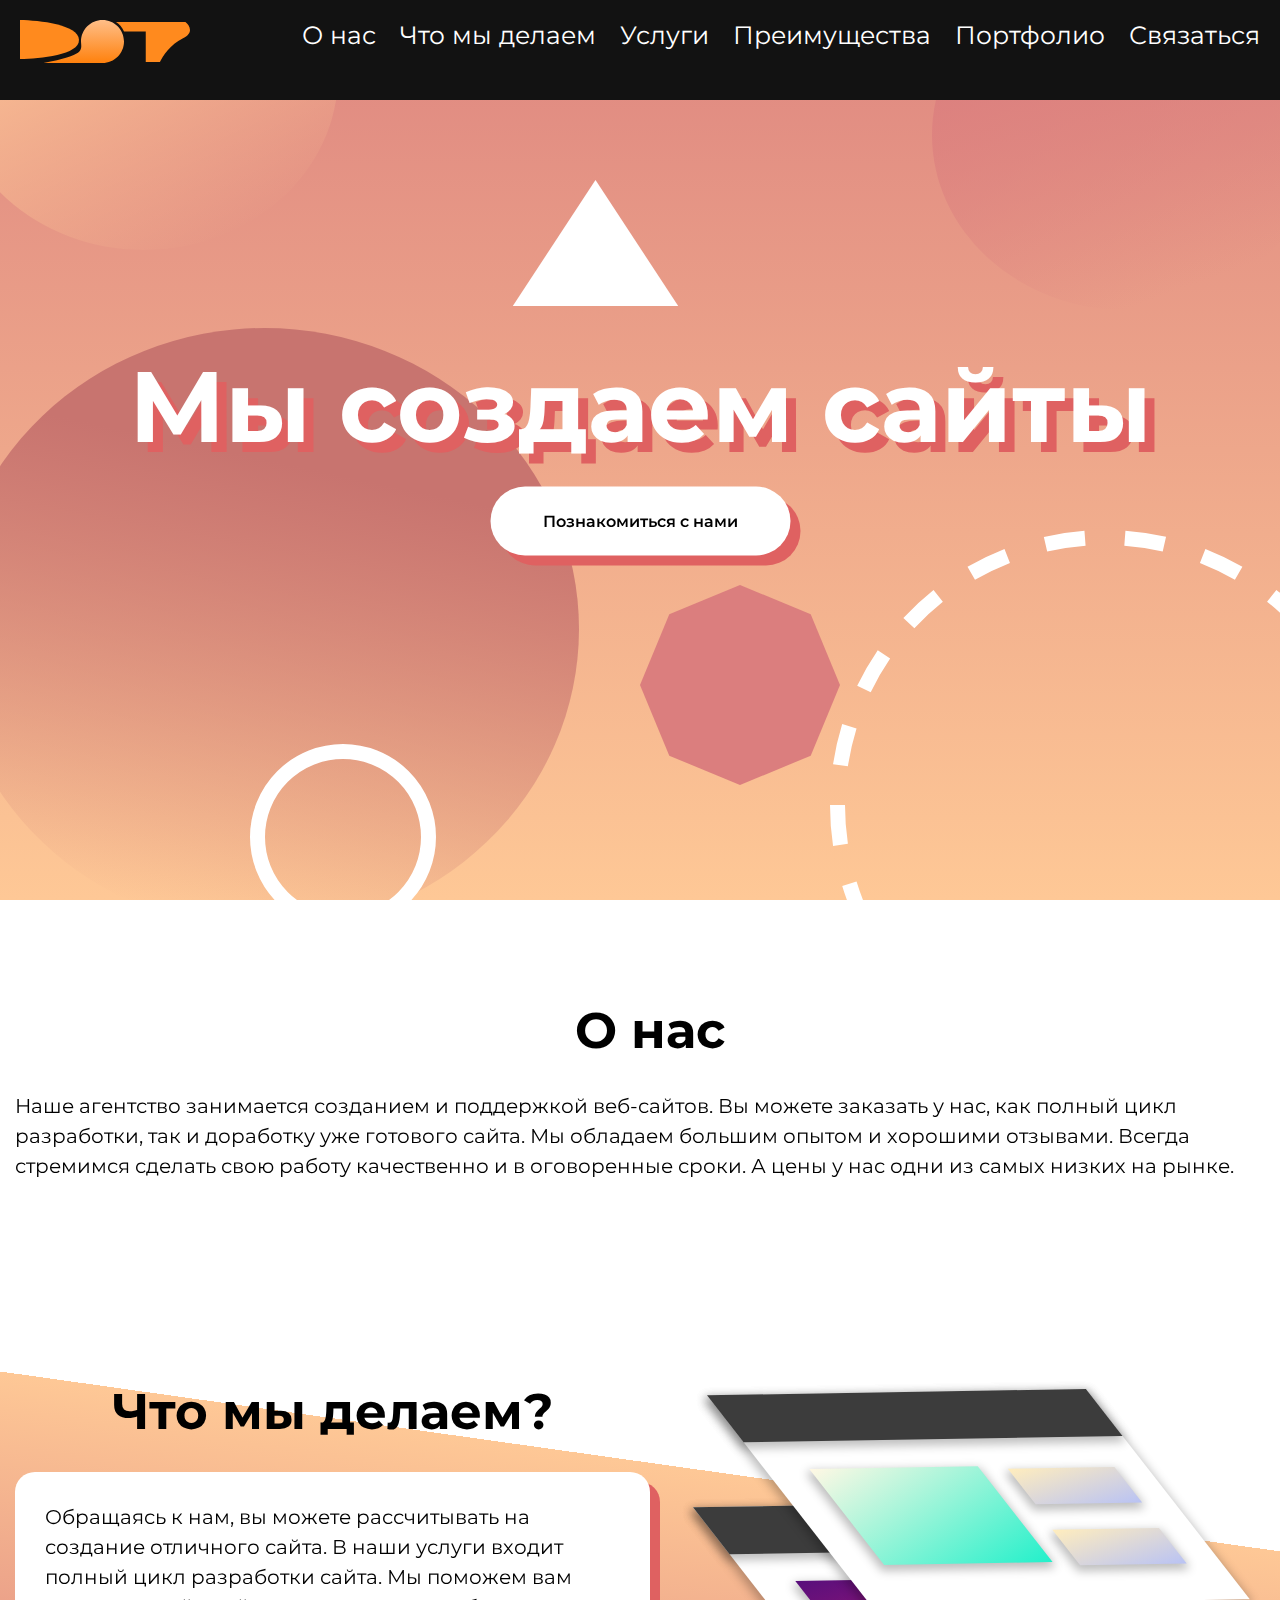
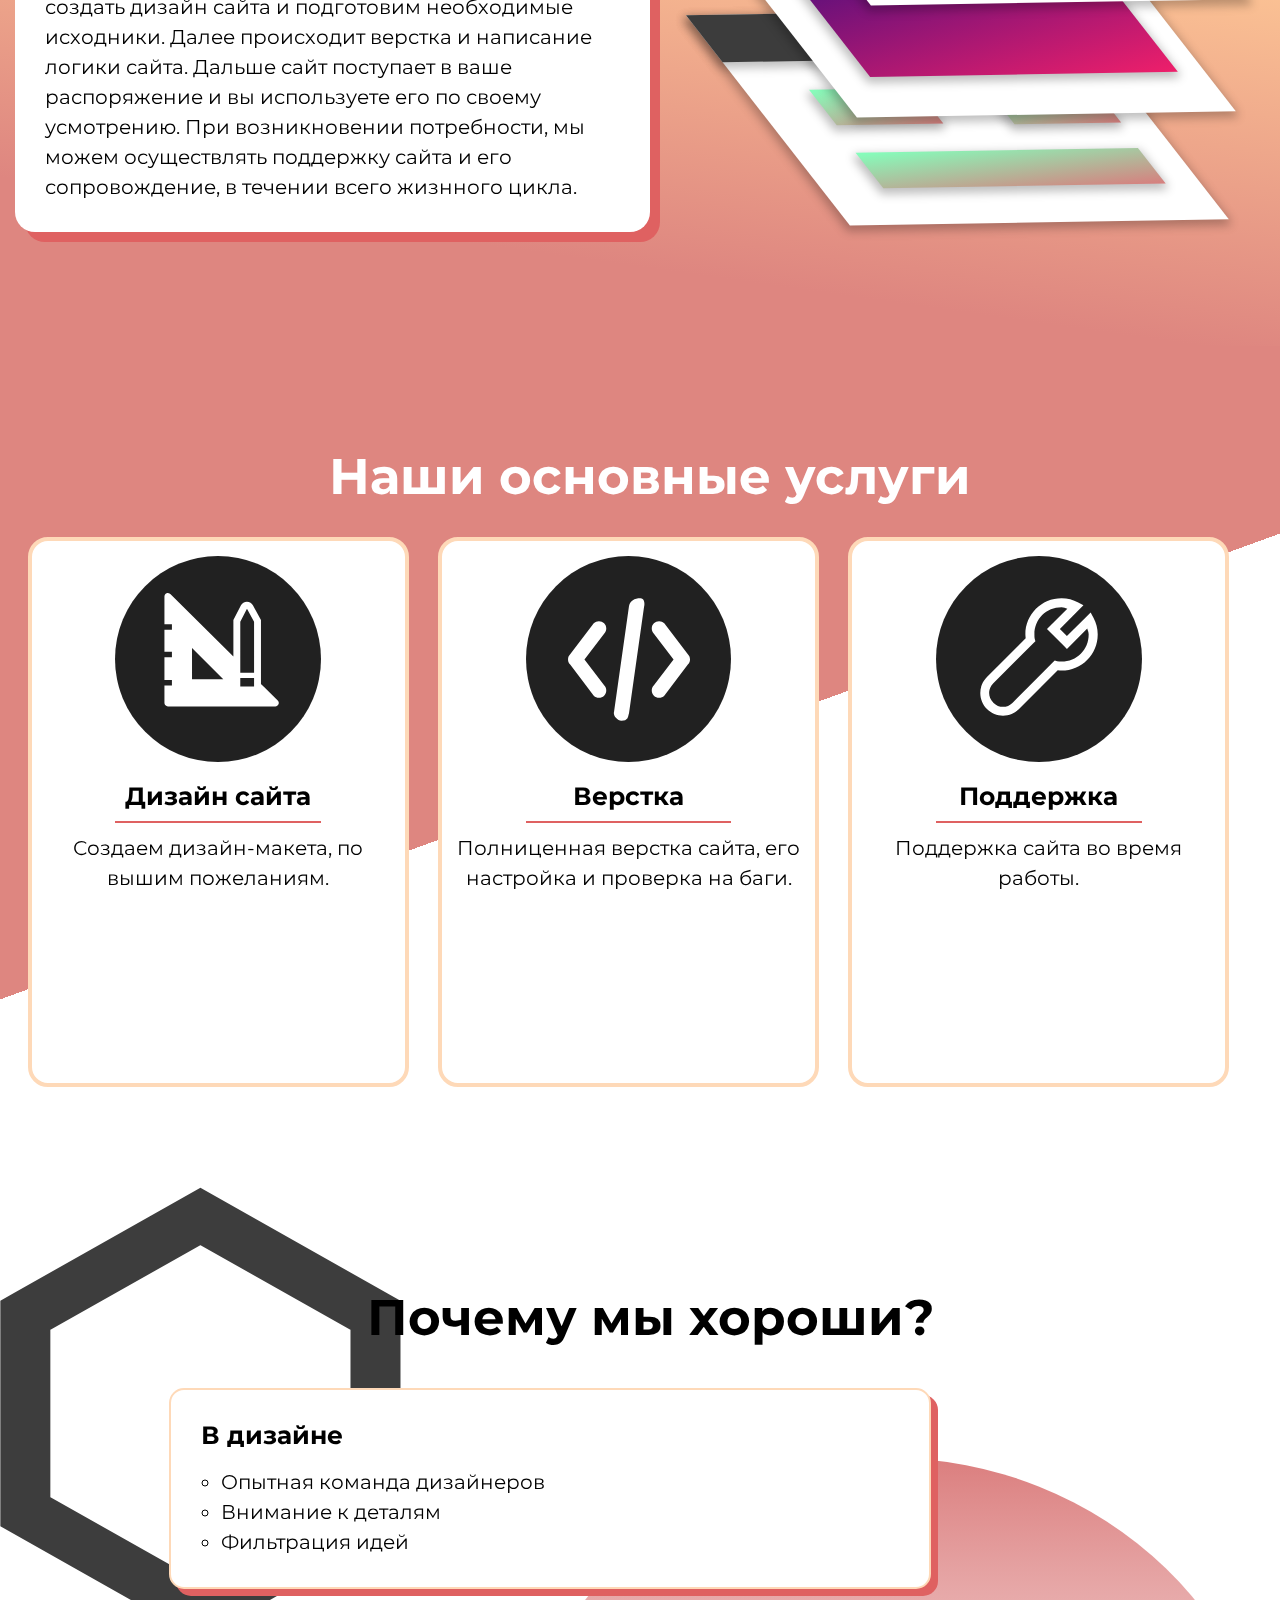
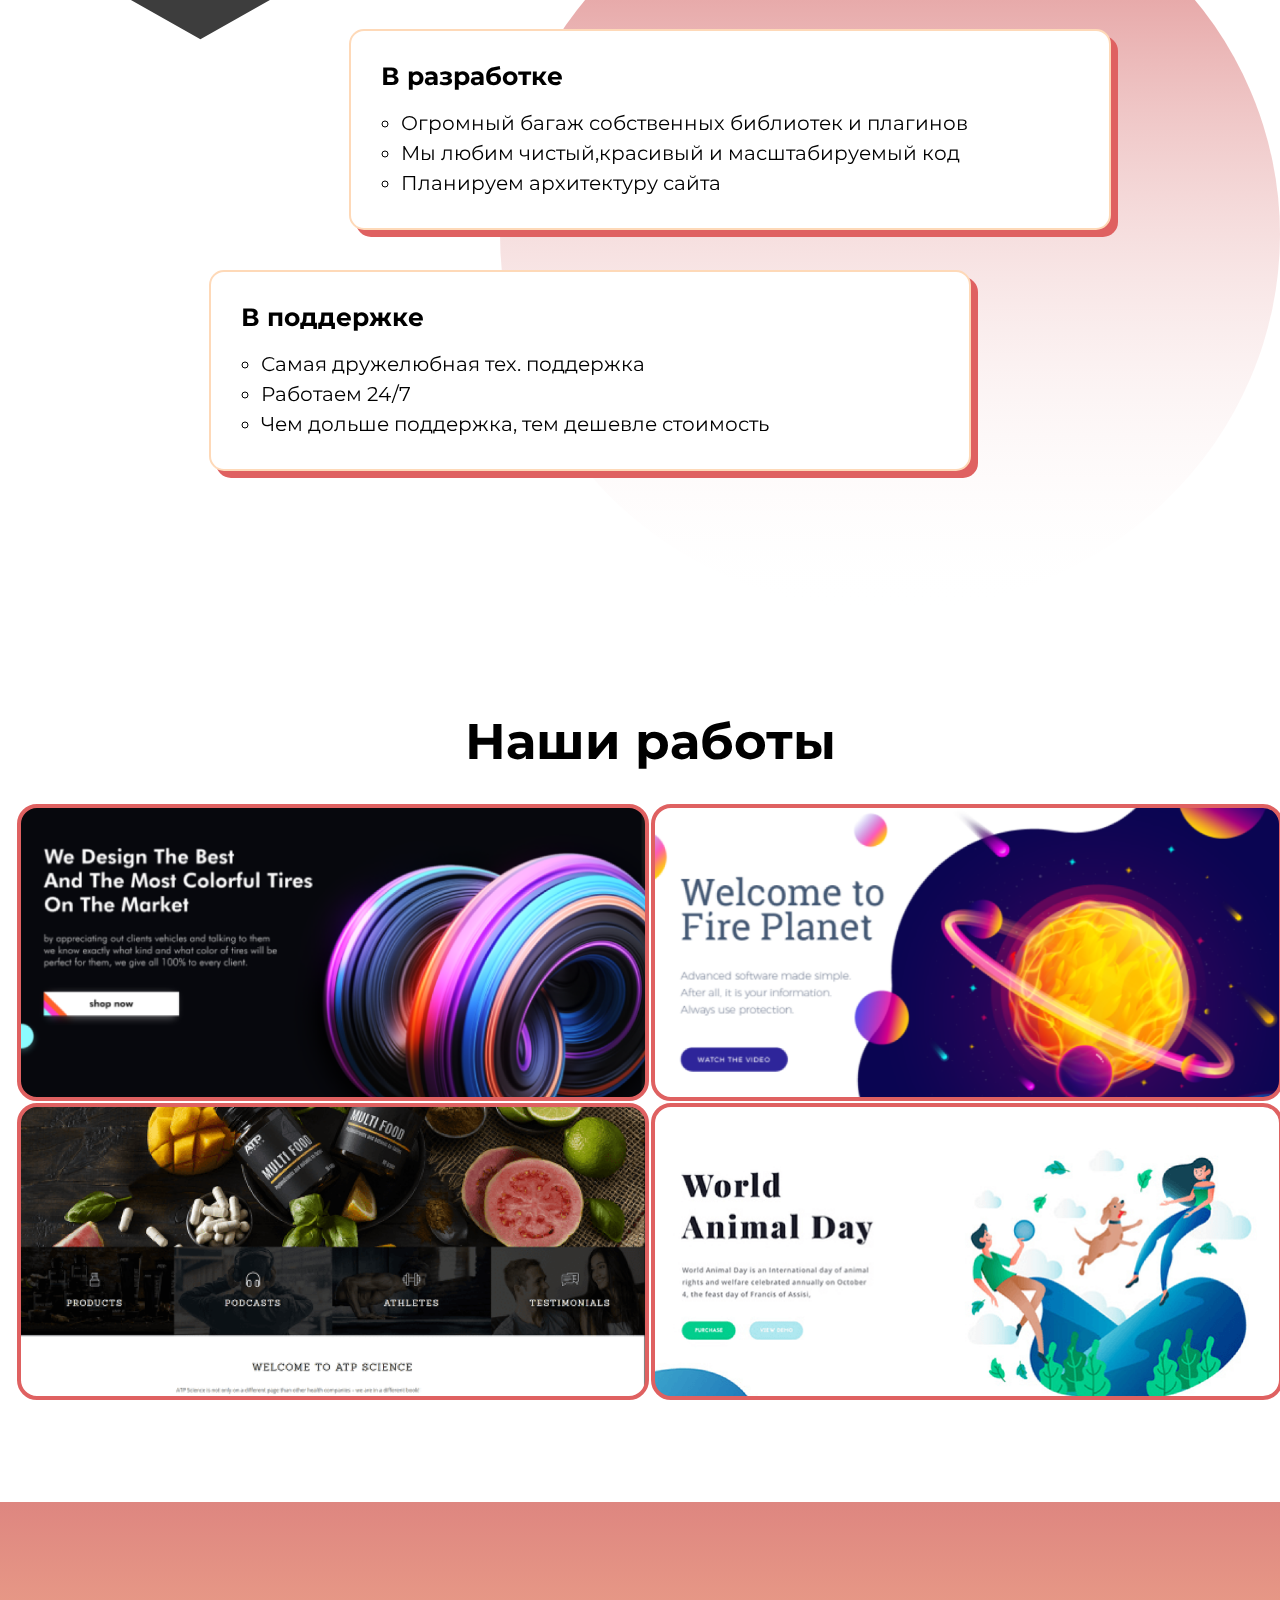
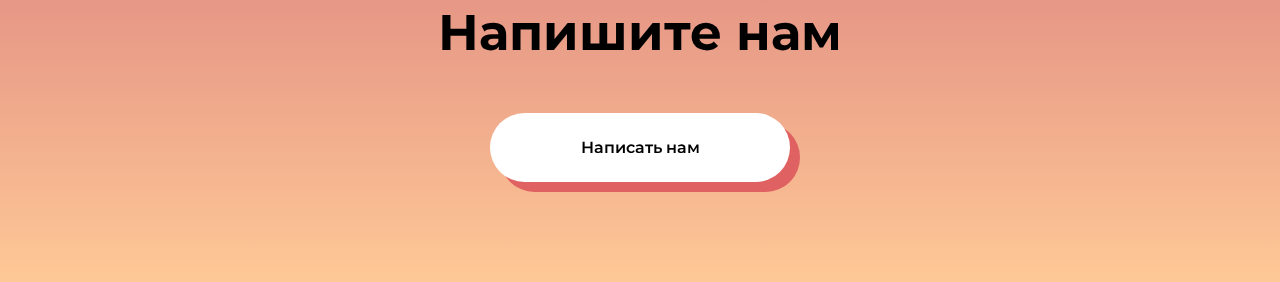
==== index.html @ f7bd8611 "first commit" ====
<!DOCTYPE html>
<html lang="en">

<head>
    <meta charset="UTF-8">
    <meta name="viewport" content="width=device-width, initial-scale=1.0">
    <title>Landing Page</title>
    <link rel="stylesheet" href="style.css">
</head>

<body>
    <div class="menu">
        <a href="#" class="logo"><img src="img/logo.svg" alt=""></a>
        <div class="menu-items">
            <a href="" class="menu-item">О нас</a>
            <a href="" class="menu-item"> Что мы делаем</a>
            <a href="" class="menu-item">Услуги</a>
            <a href="" class="menu-item">Преимущества</a>
            <a href="" class="menu-item">Портфолио</a>
            <a href="" class="menu-item">Связаться</a>

        </div>
    </div>
    <div class="header">
        <div class="header-content">
            <h1 class="header-title">Мы создаем сайты</h1>
            <a href="#" class="header-btn">Познакомиться с нами</a>
        </div>
        <div class="header-bg">
            <img src="img/background/circle1.svg" alt="" class="circle1">
            <img src="img/background/circle2.svg" alt="" class="circle2">
            <img src="img/background/circle3.svg" alt="" class="circle3">
            <img src="img/background/circle-bordered.svg" alt="" class="circle-bordered">
            <img src="img/background/circle-dashed-border.svg" alt="" class="circle-dashed-border">
            <img src="img/background/triangle.svg" alt="" class="triangle">
            <img src="img/background/octagon.svg" alt="" class="octagon">
        </div>
    </div>
    <div class="about">
        <div class="container">
            <h2 class="section-title">О нас</h2>
            <p class="section-text">Наше агентство занимается созданием и поддержкой веб-сайтов. Вы можете заказать у
                нас, как полный цикл разработки, так и доработку уже готового сайта.
                Мы обладаем большим опытом и хорошими отзывами. Всегда стремимся сделать свою работу качественно и в
                оговоренные сроки. А цены у нас одни из самых низких на рынке.</p>
        </div>
    </div>
    <div class="doing">
        <div class="container">
            <div class="doing-left">
                <h2 class="section-title">Что мы делаем?</h2>
                <p class="section-text doing-text">Обращаясь к нам, вы можете рассчитывать на создание отличного сайта.
                    В наши услуги входит полный цикл разработки сайта. Мы поможем вам создать дизайн сайта и подготовим
                    необходимые исходники. Далее происходит верстка и написание логики сайта. Дальше сайт поступает в
                    ваше распоряжение и вы используете его по своему усмотрению. При возникновении потребности, мы можем
                    осуществлять поддержку сайта и его сопровождение, в течении всего жизнного цикла.</p>
            </div>
            <div class="doing-right">
                <img src="img/background/pic.svg" alt="" class="doing-img">
            </div>
        </div>
    </div>
    <!-- начало д/з -->
    <div class="main-services">
        <div class="container">
            <h2 class="section-title-main">Наши основные услуги</h2>
            <div class="services-card">
                <img src="img/icons/design.svg" alt="">
                <h3>Дизайн сайта</h3>
                <hr>
                <p class="section-text">Создаем дизайн-макета, по вышим пожеланиям.</p>
            </div>
            <div class="services-card">
                <img src="img/icons/development.svg" alt="">
                <h3>Верстка</h3>
                <hr>
                <p class="section-text">Полниценная верстка сайта, его настройка и проверка на баги.</p>
            </div>
            <div class="services-card">
                <img src="img/icons/support.svg" alt="">
                <h3>Поддержка</h3>
                <hr>
                <p class="section-text">Поддержка сайта во время работы.</p>
            </div>
        </div>
    </div>
    <!-- конец д/з -->
    <div class="advantages">
        <div class="container">
            <h2 class="section-title">Почему мы хороши?</h2>
            <div class="advantages-card advantages-card-1">
                <h3>В дизайне</h3>
                <ul class="section-text">
                    <li>Опытная команда дизайнеров</li>
                    <li>Внимание к деталям </li>
                    <li>Фильтрация идей</li>
                </ul>
            </div>
            <div class="advantages-card advantages-card-2">
                <h3>В разработке</h3>
                <ul class="section-text">
                    <li>Огромный багаж собственных библиотек и плагинов</li>
                    <li>Мы любим чистый,красивый и масштабируемый код </li>
                    <li>Планируем архитектуру сайта</li>
                </ul>
            </div>
            <div class="advantages-card advantages-card-3">
                <h3>В поддержке</h3>
                <ul class="section-text">
                    <li>Самая дружелюбная тех. поддержка</li>
                    <li>Работаем 24/7 </li>
                    <li>Чем дольше поддержка, тем дешевле стоимость</li>
                </ul>
            </div>
        </div>
        <div class="advantages-bg">
            <img src="img/background/advantages_bg_1.svg" alt="" class="advantages-img-1">
            <img src="img/background/advantages_bg_2.svg" alt="" class="advantages-img-2">
        </div>
    </div>
    <div class="portfolio">
        <div class="container">
            <h2 class="section-title">Наши работы</h2>
            <table class="portfolio-table">
                <tr>
                    <td class="portfolio-td-1"></td>
                    <td class="portfolio-td-2"></td>
                </tr>
                <tr>
                    <td class="portfolio-td-3"></td>
                    <td class="portfolio-td-4"></td>
                </tr>
            </table>
        </div>
    </div>
    <div class="footer">
        <h2 class="section-title">Напишите нам</h2>
        <a href="#" class="footer-btn">Написать нам</a>
    </div>
</body>

</html>
---- style.css ----
@import url('https://fonts.googleapis.com/css2?family=Montserrat:ital,wght@0,100..900;1,100..900&display=swap');

* {
    margin: 0;
    padding: 0;
    box-sizing: border-box;
    font-family: "Montserrat", serif;
}

.container {
    width: 1300px;
    padding: 100px 15px;
    margin: 0 auto;
}

.section-title {
    font-size: 50px;
    text-align: center;
    margin-bottom: 30px;
}

.section-text {
    font-size: 20px;
    line-height: 30px;
}

.menu {
    background: #121212;
    height: 100px;
    padding: 20px;
    position: fixed;
    top: 0;
    z-index: 1000;
    width: 100%;
}

.logo {}

.menu-items {
    float: right;
}

.menu-item {
    color: white;
    text-decoration: none;
    font-size: 25px;
    margin-left: 20px;
    display: inline-block;
    transition: 0.3s;
}

.menu-item:hover {
    transform: scale(1.2);
    color: #ffc997;
}

.header {
    width: 100%;
    height: 100vh;
}

.header-content {
    position: absolute;
    left: 50%;
    top: 50%;
    transform: translate(-50%, -50%);
    width: max-content;
    text-align: center;
}

.header-title {
    color: white;
    font-size: 100px;
    text-shadow: 10px 10px 0 #df6161;

}

.header-btn {
    background: white;
    box-shadow: 10px 10px 0 #df6161;
    padding: 25px;
    border-radius: 60px;
    color: black;
    text-decoration: none;
    margin-top: 20px;
    display: inline-block;
    font-weight: 600;
    width: 300px;
}

.header-bg {
    width: 100%;
    height: 100%;
    background: linear-gradient(#de8680, #fec896);
    position: relative;
    z-index: -1;
    overflow: hidden;
}

.circle1 {
    position: absolute;
    top: -100px;
    left: -50px;
    animation: move-right-down-rotate 10s linear 0s infinite;
}

.circle2 {
    position: absolute;
    top: -40px;
    right: -40px;
    animation: move-left-down 8s linear 0.5s infinite;
}

.circle3 {
    position: absolute;
    left: -50px;
    bottom: -30px;
    animation: move-right-up 10s linear 0.2s infinite;
}

.circle-bordered {
    position: absolute;
    bottom: -30px;
    left: 250px;
    animation: move-right 10s linear 0s infinite alternate;
}

.circle-dashed-border {
    position: absolute;
    bottom: -180px;
    right: -100px;
    animation: rotate 8s linear 0s infinite;
}

.triangle {
    position: absolute;
    top: 20%;
    left: 40%;
    animation: move-right 7s linear 0.2s infinite alternate;
}

.octagon {
    position: absolute;
    top: 65%;
    left: 50%;
    animation: move-right-down-rotate 10s linear 0s infinite reverse;

}

.doing {
    background: linear-gradient(8deg, #de8680 20%, #fec896 68%, #fff 68%);
}

.doing-left {
    width: 50%;
    display: inline-block;
    vertical-align: top;
    
}

.doing-text {
    background: white;
    border-radius: 20px;
    padding: 30px;
    box-shadow: 10px 10px 0 #df6161;
}

.doing-right {
    width: 49%;
    display: inline-block;
    
}

.doing-img {
    margin-left: 20px;
}
.advantages {
    position: relative;
    
}
.advantages-card {
    border: 2px solid #fed9b8;
    border-radius: 15px;
    padding: 30px;
    width: 60%;
    margin: 40px auto;
    box-shadow: 7px 7px 0 #df6161;
    background: white;
    
}
.advantages-card ul{
    list-style: circle;
    margin-left: 20px;
    margin-top: 17px;
}
.advantages-card h3{
    font-size: 25px;
}

.advantages-card-1{
    transform: translateX(-100px);
}
.advantages-card-2{
    transform: translateX(80px);
}
.advantages-card-3{
    transform: translateX(-60px);
}
.advantages-bg{
    height: 100%;
    width: 100%;
    position: absolute;
    top: 0;
    left: 0;
    z-index: -1;
}
.advantages-img-1{
    position: absolute;
    right: 0;
    bottom: 0;
}
.advantages-img-2{
    position: sticky;
    top: 100px;
}
.section-title-main{
    font-size: 50px;
    text-align: center;
    margin-bottom: 30px;
    color: white;
    
}

.main-services {
    background: linear-gradient( 160deg, #de8680 50%, #fff 50%);

}
.services-card {
    background: white;
    border-radius: 20px;
    border: 4px solid #fed9b8; 
    width: 30%;
    display: inline-block;
    height: 550px;
    margin: 0 1%;
    vertical-align: top;
    text-align: center;
    padding: 15px;

}
.services-card img{
    width: 60%;
    margin-bottom: 15px;
}
.services-card h3{
    font-size: 25px;
}
.services-card hr{
    width: 60%;
    border: 1px solid #df6161;
    margin: 10px auto;
}
.portfolio {
}
.portfolio-table {
    width: 100%;
    height: 600px;
}
.portfolio-td-1 {
    background: url("img/portfolio/site1.png") center/cover no-repeat;
}
.portfolio-td-2 {
    background: url("img/portfolio/site2.png") center/cover no-repeat;
}
.portfolio-td-3 {
    background: url("img/portfolio/site3.png") center/cover no-repeat;
}
.portfolio-td-4 {
    background: url("img/portfolio/site4.png") center/cover no-repeat;
}
.portfolio-table td{
    border: 4px solid #df6161;
    border-radius: 20px;
    transition: .5s;
}
.portfolio-table td:hover{
    transform: scale(.9);
}
.footer {
    background: linear-gradient(#de8680, #fec896);
    text-align: center;
    padding: 100px;
}

.footer-btn {
    background: white;
    box-shadow: 10px 10px 0 #df6161;
    padding: 25px;
    border-radius: 60px;
    color: black;
    text-decoration: none;
    margin-top: 20px;
    display: inline-block;
    font-weight: 600;
    width: 300px;
    text-align: center;
}

@keyframes move-right-down-rotate {
    0% {
        transform: translate(0px, 0px) rotate();
    }

    50% {
        transform: translate(40px, 80px) rotate(180deg);
    }

    100% {
        transform: translate(0px, 0px) rotate(360deg);
    }
}

@keyframes move-left-down {
    0% {
        transform: translate(0, 0);
    }

    50% {
        transform: translate(-40px, 40px);
    }

    100% {
        transform: translate(0, 0);
    }
}

@keyframes move-right-up {
    0% {
        transform: translate(0, 0);
    }

    50% {
        transform: translate(100px, -40px);
    }

    100% {
        transform: translate(0, 0);
    }
}

@keyframes move-right {
    0% {
        transform: translateX(0);
    }

    100% {
        transform: translateX(300%);
    }

}

@keyframes rotate {
    0% {
        transform: rotate(0);
    }

    100% {
        transform: rotate(360deg);
    }

}
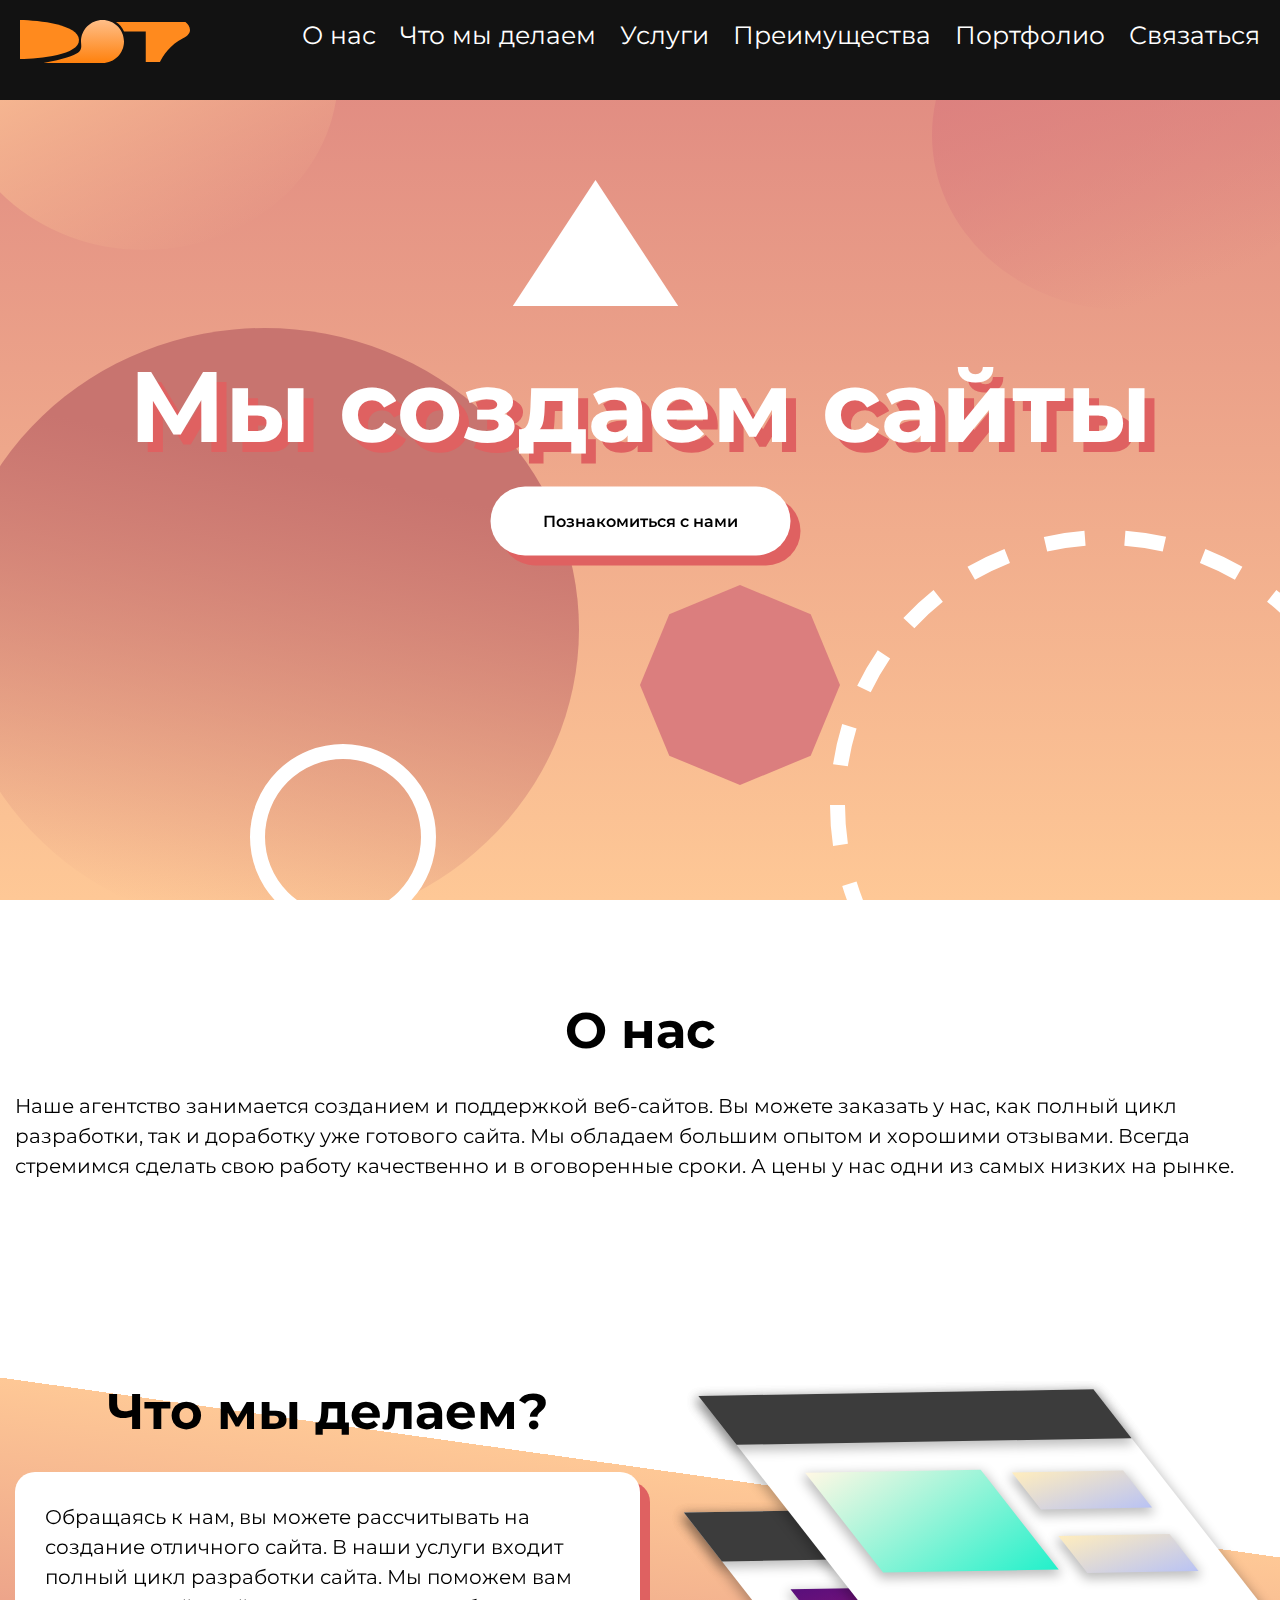
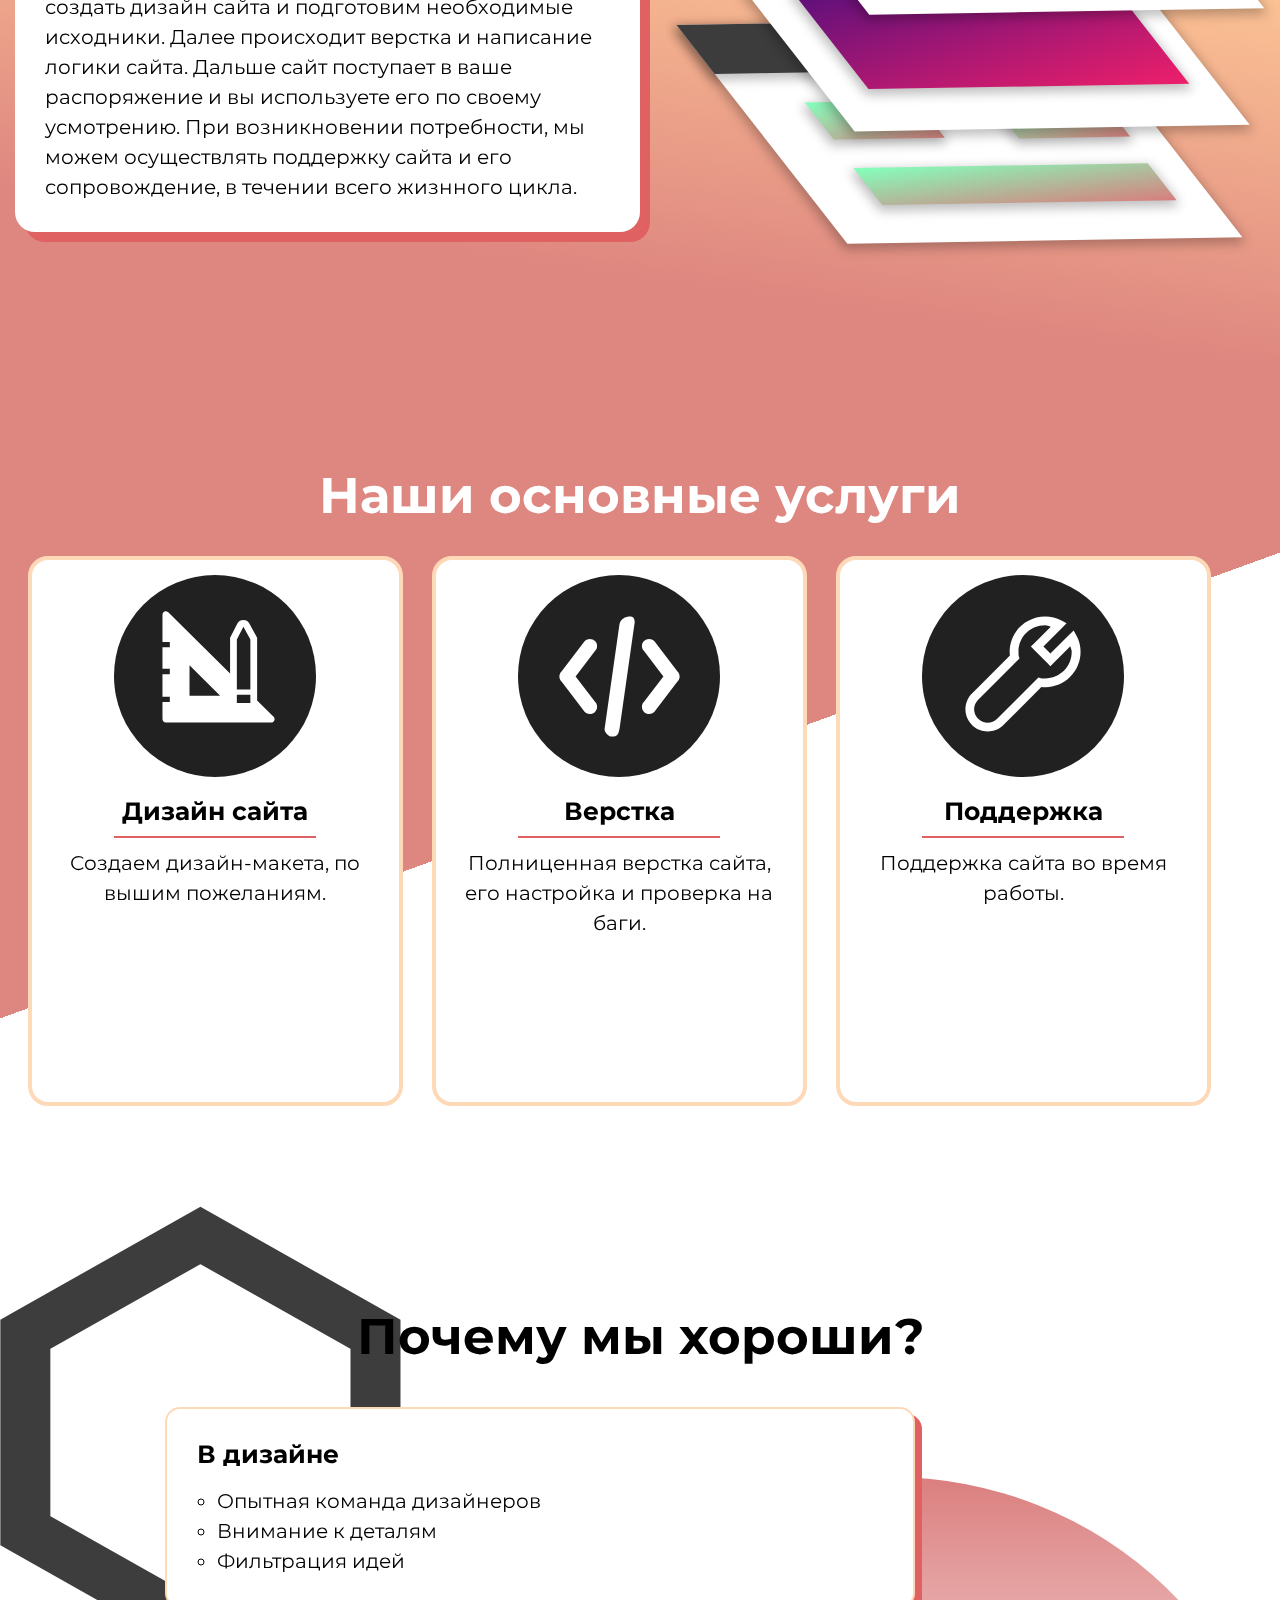
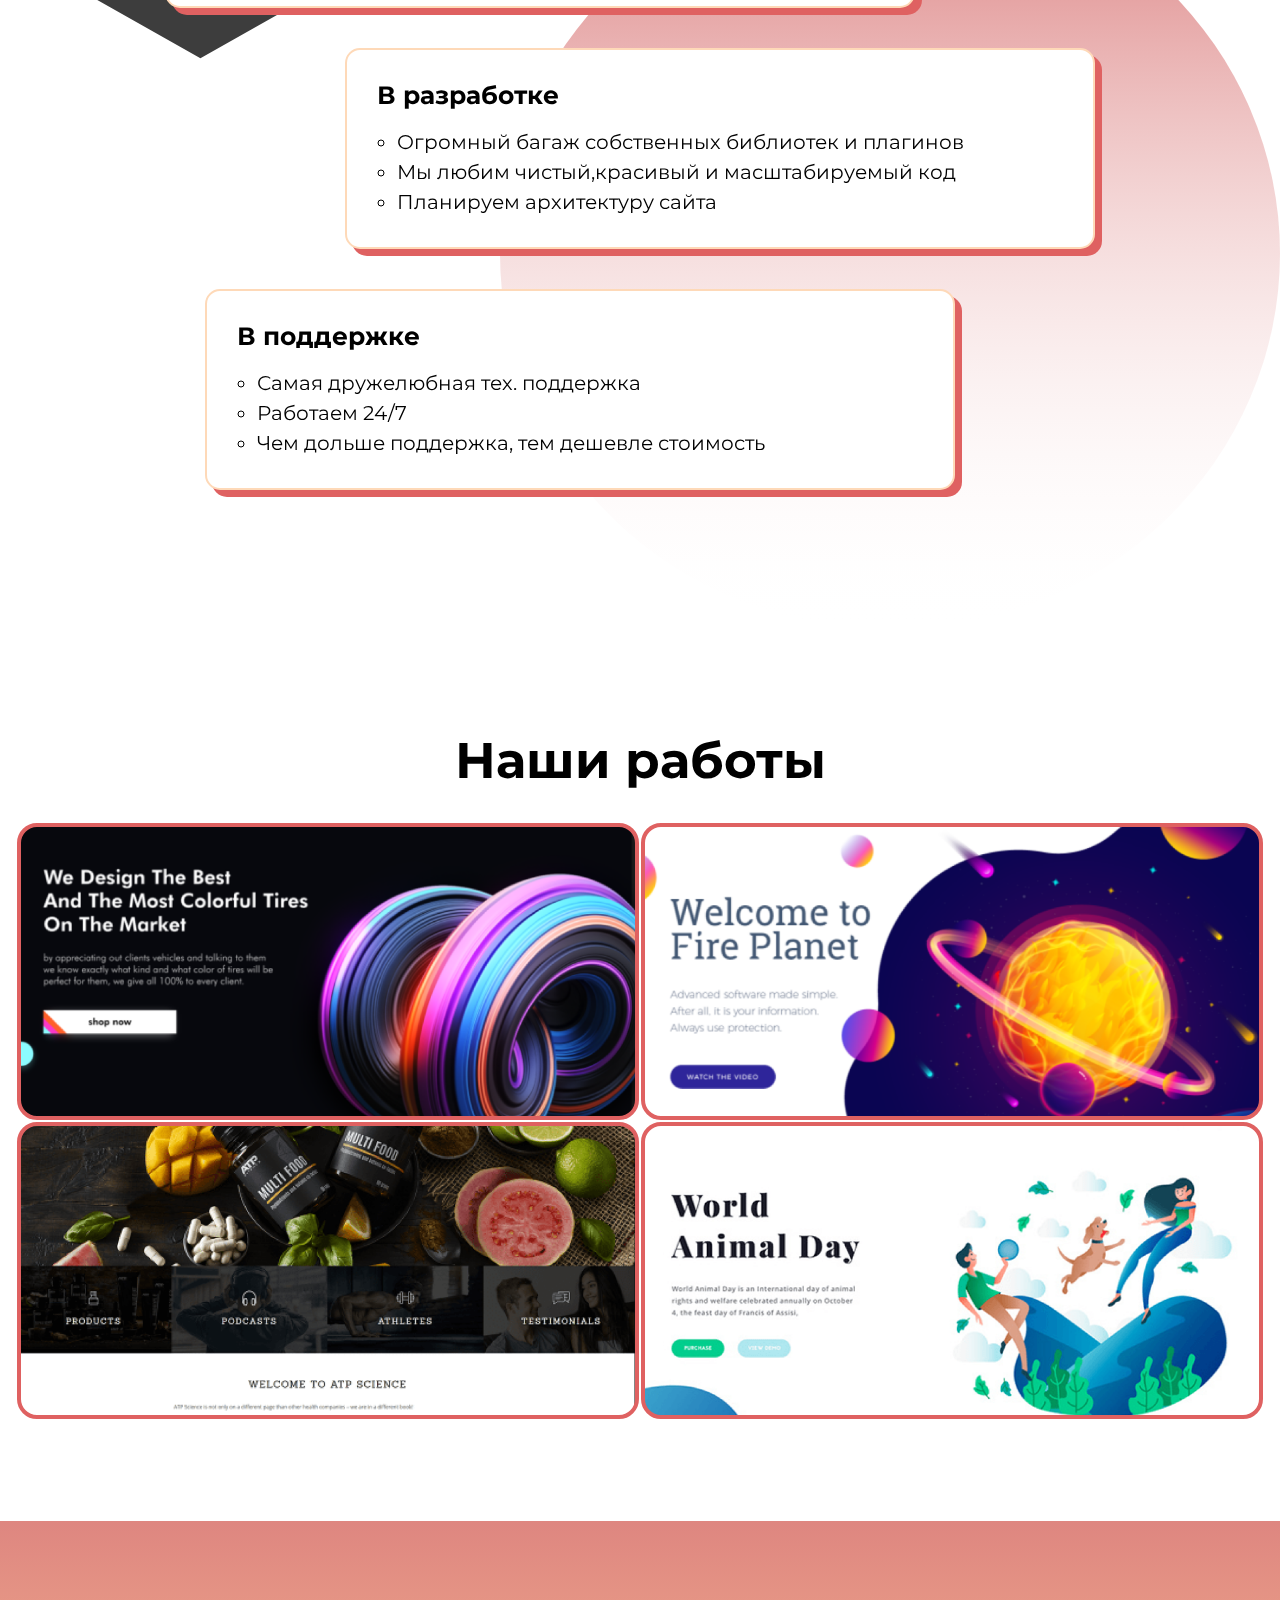
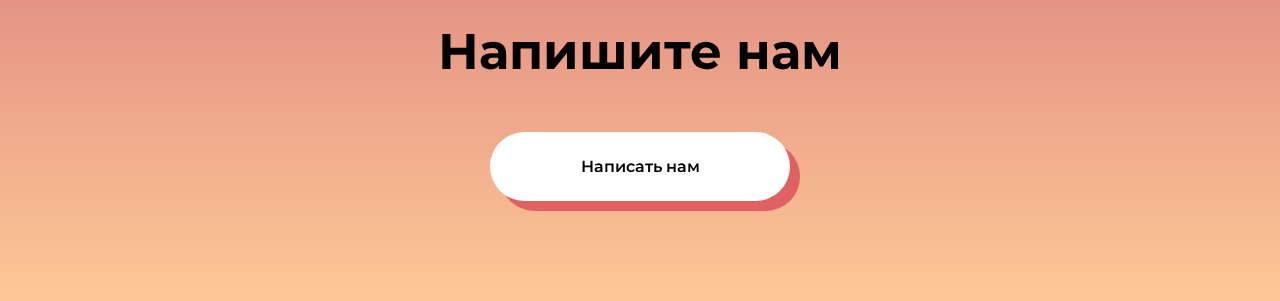
==== commit 9a9b7c12: "adaptive" ====
--- a/index.html
+++ b/index.html
@@ -63,7 +63,7 @@
     <!-- начало д/з -->
     <div class="main-services">
         <div class="container">
-            <h2 class="section-title-main">Наши основные услуги</h2>
+            <h2 class="section-title services-title">Наши основные услуги</h2>
             <div class="services-card">
                 <img src="img/icons/design.svg" alt="">
                 <h3>Дизайн сайта</h3>
@@ -121,6 +121,12 @@
     <div class="portfolio">
         <div class="container">
             <h2 class="section-title">Наши работы</h2>
+            <div class="portfolio-mobile">
+                <div class="portfolio-item portfolio-mobile-1"></div>
+                <div class="portfolio-item portfolio-mobile-2"></div>
+                <div class="portfolio-item portfolio-mobile-3"></div>
+                <div class="portfolio-item portfolio-mobile-4"></div>
+            </div>
             <table class="portfolio-table">
                 <tr>
                     <td class="portfolio-td-1"></td>
--- a/style.css
+++ b/style.css
@@ -8,7 +8,7 @@
 }
 
 .container {
-    width: 1300px;
+    max-width:1300px ;
     padding: 100px 15px;
     margin: 0 auto;
 }
@@ -34,7 +34,7 @@
     width: 100%;
 }
 
-.logo {}
+
 
 .menu-items {
     float: right;
@@ -172,6 +172,7 @@
 }
 
 .doing-img {
+    width: 100%;
     margin-left: 20px;
 }
 .advantages {
@@ -223,10 +224,7 @@
     position: sticky;
     top: 100px;
 }
-.section-title-main{
-    font-size: 50px;
-    text-align: center;
-    margin-bottom: 30px;
+.services-title {
     color: white;
     
 }
@@ -265,6 +263,9 @@
 .portfolio-table {
     width: 100%;
     height: 600px;
+}
+.portfolio-mobile{
+    display: none;
 }
 .portfolio-td-1 {
     background: url("img/portfolio/site1.png") center/cover no-repeat;
@@ -368,4 +369,79 @@
         transform: rotate(360deg);
     }
 
+}
+@media (max-width:768px){
+    .menu{
+        height: fit-content;
+    }
+    .logo{
+        width: 80px;
+        display: inline-block;
+    }
+    .logo img{
+        width: 100%;
+    }
+    .menu-item{
+        display:block;
+    }
+    .header-title{
+        font-size: 40px;
+    }
+    .header-btn{
+        width: 200px;
+        font-size: 12px;
+        padding: 18px 25px;
+    }
+    .section-text{
+        font-size: 16px;
+    }
+    .section-title{
+        font-size: 30px;
+    }
+
+}
+@media (max-width:425px){
+    .doing-left, .doing-right{
+        width: 100%;
+    }
+    .doing-img{
+        margin: 20px 0;
+    }
+    .services-card{
+        width: 100%;
+    }
+    .advantages-card-1,.advantages-card-2,.advantages-card-3{
+        transform: translateX(0);
+        width: 100%;
+    }
+    .portfolio-item{
+        height: 200px;
+        border: 4px solid #df6161;
+        border-radius: 20px;
+        margin-bottom: 20px;
+
+    }
+    .portfolio-mobile{
+        display: block;
+    }
+    .portfolio-table{
+        display: none;
+    }
+    .portfolio-mobile-1{
+        background: url("img/portfolio/site1.png") center/cover no-repeat;
+    }
+    .portfolio-mobile-2{
+        background: url("img/portfolio/site2.png") center/cover no-repeat;
+    }
+    .portfolio-mobile-3{
+        background: url("img/portfolio/site3.png") center/cover no-repeat;
+    }
+    .portfolio-mobile-4{
+        background: url("img/portfolio/site4.png") center/cover no-repeat;
+    }
+    .footer-btn{
+        width: 200px;
+        font-size: 12px;
+        padding: 18px 25px;
+    }
 }